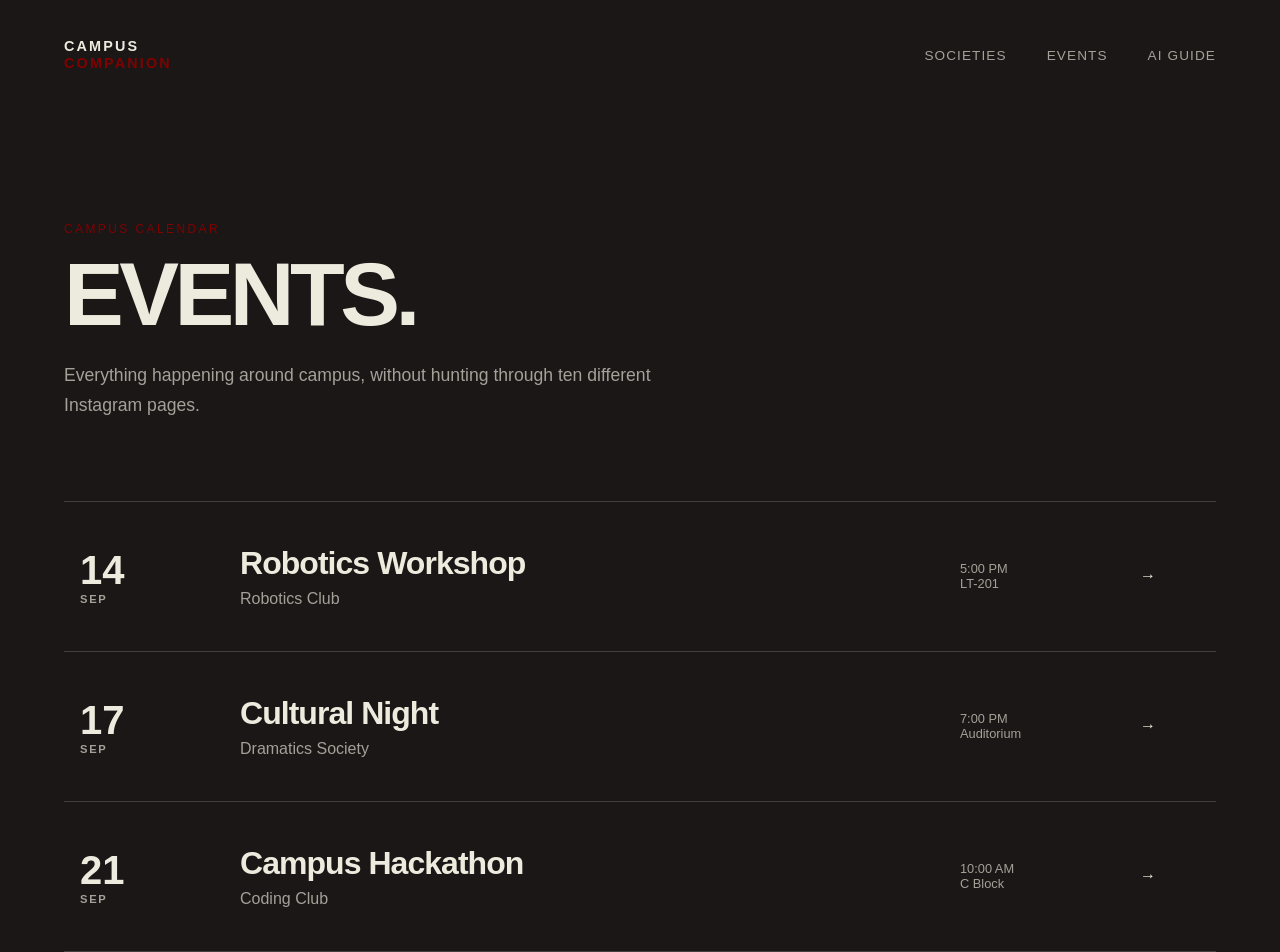
==== frontend/events.html @ 2a3ee155 "Initial TIETNexus frontend" ====
<!DOCTYPE html>
<html lang="en">

<head>

    <meta charset="UTF-8">

    <meta
        name="viewport"
        content="width=device-width, initial-scale=1.0"
    >

    <title>
        Events | Campus Companion
    </title>

    <link
        rel="stylesheet"
        href="css/style.css"
    >

    <link
        rel="stylesheet"
        href="css/animations.css"
    >

</head>


<body>

<div class="page">

    <nav class="navbar">

        <a
            href="index.html"
            class="brand"
        >

            CAMPUS
            <span>COMPANION</span>

        </a>


        <div class="nav-links">

            <a href="societies.html">
                Societies
            </a>

            <a href="events.html">
                Events
            </a>

            <a href="guide.html">
                AI Guide
            </a>

        </div>

    </nav>


    <header class="page-header">

        <p class="page-label">
            CAMPUS CALENDAR
        </p>

        <h1 class="page-title">
            EVENTS.
        </h1>

        <p class="page-subtitle">
            Everything happening around
            campus, without hunting through
            ten different Instagram pages.
        </p>

    </header>


    <main>

        <section
            id="eventList"
            class="event-list"
        >
        </section>

    </main>

</div>


<script src="js/main.js"></script>

<script src="js/events.js"></script>

</body>

</html>
---- frontend/css/style.css ----
/* =========================
   DESIGN SYSTEM
========================= */

:root {

    --black: #1B1717;
    --cream: #EDEBDD;
    --maroon: #630000;
    --cherry: #810100;

    --muted-cream: rgba(237, 235, 221, 0.65);

    --border: rgba(237, 235, 221, 0.18);

    --max-width: 1400px;
}


/* =========================
   RESET
========================= */

* {
    margin: 0;
    padding: 0;
    box-sizing: border-box;
}


html {
    scroll-behavior: smooth;
}


body {

    background: var(--black);
    color: var(--cream);

    font-family:
        Arial,
        Helvetica,
        sans-serif;

    min-height: 100vh;
}


a {
    text-decoration: none;
    color: inherit;
}


/* =========================
   GENERAL PAGE
========================= */

.page {

    min-height: 100vh;

    max-width: var(--max-width);

    margin: auto;

    padding:

        0 4rem;
}


/* =========================
   NAVBAR
========================= */

.navbar {

    height: 110px;

    display: flex;

    align-items: center;

    justify-content: space-between;
}


.brand {

    font-size: 0.9rem;

    font-weight: 700;

    letter-spacing: 0.15em;

    line-height: 1.15;
}


.brand span {

    display: block;

    color: var(--cherry);
}


.nav-links {

    display: flex;

    align-items: center;

    gap: 2.5rem;
}


.nav-links a {

    font-size: 0.85rem;

    text-transform: uppercase;

    letter-spacing: 0.08em;

    color: var(--muted-cream);

    transition: color 0.3s ease;
}


.nav-links a:hover {

    color: var(--cream);
}


.login-link {

    border-bottom:

        1px solid var(--cream);

    padding-bottom: 5px;
}


/* =========================
   HERO
========================= */

.hero {

    min-height:

        calc(100vh - 150px);

    display: grid;

    grid-template-columns:

        1.2fr 0.8fr;

    align-items: center;

    gap: 4rem;
}


.eyebrow {

    color: var(--cherry);

    letter-spacing: 0.22em;

    font-size: 0.75rem;

    margin-bottom: 1.5rem;
}


.hero h1 {

    font-size:

        clamp(4rem, 8vw, 8.5rem);

    line-height: 0.88;

    letter-spacing: -0.06em;

    font-weight: 700;
}


.hero h1 span {

    display: block;

    color: var(--cream);
}


.hero-description {

    max-width: 520px;

    margin-top: 2.5rem;

    color: var(--muted-cream);

    font-size: 1rem;

    line-height: 1.8;
}


/* =========================
   BUTTON
========================= */

.primary-button {

    display: inline-flex;

    align-items: center;

    gap: 2rem;

    margin-top: 2.5rem;

    padding:

        1.2rem 1.8rem;

    background: var(--maroon);

    color: var(--cream);

    text-transform: uppercase;

    letter-spacing: 0.08em;

    font-size: 0.75rem;

    transition:

        background 0.3s ease,
        transform 0.3s ease;
}


.primary-button:hover {

    background: var(--cherry);

    transform:

        translateY(-3px);
}


/* =========================
   HERO VISUAL
========================= */

.hero-visual {

    display: flex;

    flex-direction: column;

    align-items: center;

    justify-content: center;
}


.logo-orbit {

    width: 330px;

    height: 330px;

    border:

        1px solid var(--border);

    border-radius: 50%;

    display: flex;

    justify-content: center;

    align-items: center;

    position: relative;
}


.logo-orbit::before {

    content: "";

    position: absolute;

    width: 390px;

    height: 390px;

    border:

        1px solid rgba(129, 1, 0, 0.3);

    border-radius: 50%;
}


.logo-placeholder {

    width: 190px;

    height: 190px;

    background: var(--maroon);

    display: flex;

    justify-content: center;

    align-items: center;

    font-size: 6rem;

    font-weight: 700;

    box-shadow:

        0 40px 100px

        rgba(129, 1, 0, 0.25);
}


.hero-visual p {

    margin-top: 2rem;

    letter-spacing: 0.2em;

    font-size: 0.65rem;

    color: var(--muted-cream);
}


.scroll-indicator {

    position: fixed;

    bottom: 2rem;

    font-size: 0.65rem;

    letter-spacing: 0.15em;

    color: var(--muted-cream);
}


/* =========================
   PAGE HEADERS
========================= */

.page-header {

    padding:

        7rem 0 5rem;
}


.page-label {

    color: var(--cherry);

    font-size: 0.75rem;

    letter-spacing: 0.2em;

    margin-bottom: 1rem;
}


.page-title {

    font-size:

        clamp(3rem, 7vw, 7rem);

    letter-spacing: -0.05em;

    line-height: 0.95;
}


.page-subtitle {

    color: var(--muted-cream);

    font-size: 1.1rem;

    margin-top: 1.5rem;

    max-width: 600px;

    line-height: 1.7;
}


/* =========================
   SEARCH
========================= */

.search-container {

    border-bottom:

        1px solid var(--border);

    padding-bottom: 1rem;

    margin-bottom: 2rem;
}


.search-container input {

    width: 100%;

    padding: 1rem 0;

    background: transparent;

    border: none;

    outline: none;

    color: var(--cream);

    font-size: 2rem;
}


.search-container input::placeholder {

    color:

        rgba(237, 235, 221, 0.25);
}


/* =========================
   FILTERS
========================= */

.filters {

    display: flex;

    gap: 2rem;

    margin-bottom: 4rem;
}


.filter {

    background: none;

    border: none;

    color: var(--muted-cream);

    font-size: 0.7rem;

    letter-spacing: 0.13em;

    cursor: pointer;
}


.filter:hover,

.filter.active {

    color: var(--cherry);
}


/* =========================
   MOBILE
========================= */

@media (max-width: 900px) {

    .page {

        padding:

            0 1.5rem;
    }


    .hero {

        grid-template-columns: 1fr;

        padding:

            4rem 0;
    }


    .hero-visual {

        margin-top: 2rem;
    }


    .nav-links {

        gap: 1rem;
    }


    .nav-links a:not(.login-link) {

        display: none;
    }


    .logo-orbit {

        width: 250px;

        height: 250px;
    }


    .logo-orbit::before {

        width: 290px;

        height: 290px;
    }

}

/* =========================
   SOCIETIES
========================= */

.society-list {

    border-top:

        1px solid var(--border);
}


.society-row {

    display: grid;

    grid-template-columns:

        70px 1fr 180px 70px;

    align-items: center;

    min-height: 130px;

    border-bottom:

        1px solid var(--border);

    padding:

        1.5rem 1rem;

    transition:

        background 0.35s ease,
        padding 0.35s ease;

    cursor: pointer;
}


.society-row:hover {

    background: var(--maroon);

    padding-left: 2rem;
}


.society-number {

    font-size: 0.75rem;

    color: var(--muted-cream);
}


.society-name {

    font-size: 2rem;

    letter-spacing: -0.03em;
}


.society-description {

    color: var(--muted-cream);

    font-size: 0.85rem;

    margin-top: 0.5rem;
}


.society-category {

    font-size: 0.7rem;

    letter-spacing: 0.13em;

    color: var(--muted-cream);
}


.society-arrow {

    font-size: 1.5rem;

    transition:

        transform 0.3s ease;
}


.society-row:hover
.society-arrow {

    transform:

        translateX(10px);
}

/* =========================
   EVENTS
========================= */

.event-list {

    border-top:

        1px solid var(--border);
}


.event-row {

    display: grid;

    grid-template-columns:

        160px 1fr 180px 60px;

    align-items: center;

    padding:

        2rem 1rem;

    min-height: 150px;

    border-bottom:

        1px solid var(--border);

    transition:

        background 0.3s ease,
        padding 0.3s ease;
}


.event-row:hover {

    background:

        var(--maroon);

    padding-left:

        2rem;
}


.event-date {

    font-size: 2.5rem;

    font-weight: 600;
}


.event-month {

    display: block;

    font-size: 0.7rem;

    letter-spacing: 0.15em;

    color: var(--muted-cream);
}


.event-name {

    font-size: 2rem;

    letter-spacing:

        -0.03em;
}


.event-society {

    color:

        var(--muted-cream);

    margin-top:

        0.5rem;
}


.event-location {

    color:

        var(--muted-cream);

    font-size:

        0.8rem;
}

/* =========================
   AI GUIDE
========================= */

.guide {

    min-height:

        calc(100vh - 110px);

    display: flex;

    flex-direction: column;

    justify-content: center;

    max-width: 950px;

    margin: auto;
}


.guide h1 {

    font-size:

        clamp(4rem, 8vw, 8rem);

    letter-spacing:

        -0.06em;

    line-height: 0.9;
}


.guide-input {

    margin-top: 4rem;

    border-bottom:

        1px solid var(--cream);

    display: flex;

    align-items: flex-end;

    gap: 1rem;
}


.guide-input textarea {

    width: 100%;

    min-height: 100px;

    resize: none;

    background: transparent;

    border: none;

    outline: none;

    color: var(--cream);

    font-size: 1.3rem;
}


.guide-input button {

    background: none;

    border: none;

    color: var(--cherry);

    cursor: pointer;

    padding: 1rem;

    font-weight: 600;
}


.suggestions {

    margin-top: 3rem;

    display: flex;

    flex-wrap: wrap;

    gap: 1rem;
}


.suggestions > p {

    width: 100%;

    font-size: 0.65rem;

    letter-spacing: 0.16em;

    color: var(--muted-cream);
}


.suggestions button {

    background: transparent;

    color: var(--muted-cream);

    border:

        1px solid var(--border);

    padding:

        0.9rem 1.2rem;

    cursor: pointer;

    transition:

        0.3s ease;
}


.suggestions button:hover {

    background: var(--maroon);

    color: var(--cream);

    border-color: var(--maroon);
}
---- frontend/css/animations.css ----
/* =========================
   PAGE ENTRY
========================= */

.page {

    animation:

        pageEnter 0.7s ease;
}


@keyframes pageEnter {

    from {

        opacity: 0;

        transform:

            translateY(16px);
    }

    to {

        opacity: 1;

        transform:

            translateY(0);
    }

}


/* =========================
   LOGO FLOAT
========================= */

.logo-placeholder {

    animation:

        floatLogo

        4s ease-in-out infinite;
}


@keyframes floatLogo {

    0% {

        transform:

            translateY(0)

            rotateY(0deg);
    }

    50% {

        transform:

            translateY(-15px)

            rotateY(180deg);
    }

    100% {

        transform:

            translateY(0)

            rotateY(360deg);
    }

}


/* =========================
   ORBIT ROTATION
========================= */

.logo-orbit::before {

    animation:

        orbitRotate

        12s linear infinite;
}


@keyframes orbitRotate {

    from {

        transform:

            rotate(0deg);
    }

    to {

        transform:

            rotate(360deg);
    }

}

body {

    transition:

        opacity 0.25s ease;
}


body.page-leaving {

    opacity: 0;
}
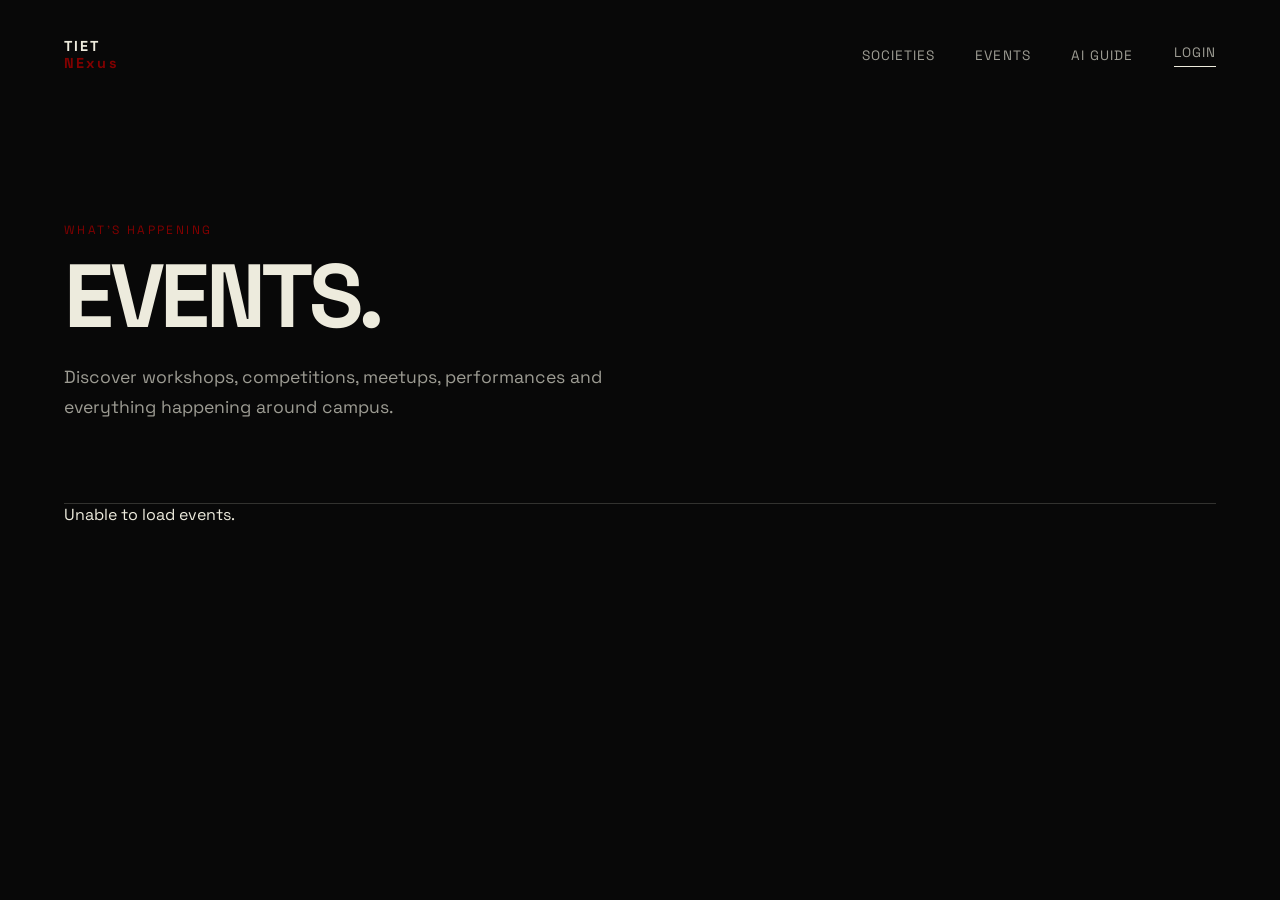
==== commit 42a2bd74: "final" ====
--- a/frontend/events.html
+++ b/frontend/events.html
@@ -10,9 +10,7 @@
         content="width=device-width, initial-scale=1.0"
     >
 
-    <title>
-        Events | Campus Companion
-    </title>
+    <title>Events | TIET NExus</title>
 
     <link
         rel="stylesheet"
@@ -29,70 +27,116 @@
 
 <body>
 
-<div class="page">
-
-    <nav class="navbar">
-
-        <a
-            href="index.html"
-            class="brand"
-        >
-
-            CAMPUS
-            <span>COMPANION</span>
-
-        </a>
+    <div class="page">
 
 
-        <div class="nav-links">
+        <!-- =========================
+             NAVIGATION
+        ========================== -->
 
-            <a href="societies.html">
-                Societies
+        <nav class="navbar">
+
+            <a
+                href="index.html"
+                class="brand"
+            >
+                TIET
+                <span>NExus</span>
             </a>
 
-            <a href="events.html">
-                Events
-            </a>
 
-            <a href="guide.html">
-                AI Guide
-            </a>
+            <div class="nav-links">
 
-        </div>
+                <a href="societies.html">
+                    Societies
+                </a>
 
-    </nav>
+                <a href="events.html">
+                    Events
+                </a>
+
+                <a href="guide.html">
+                    AI Guide
+                </a>
+
+                <a
+                    href="login.html"
+                    class="login-link"
+                >
+                    Login
+                </a>
+
+            </div>
+
+        </nav>
 
 
-    <header class="page-header">
 
-        <p class="page-label">
-            CAMPUS CALENDAR
-        </p>
+        <!-- =========================
+             PAGE HEADER
+        ========================== -->
 
-        <h1 class="page-title">
-            EVENTS.
-        </h1>
+        <header class="page-header">
 
-        <p class="page-subtitle">
-            Everything happening around
-            campus, without hunting through
-            ten different Instagram pages.
-        </p>
-
-    </header>
+            <p class="page-label">
+                WHAT'S HAPPENING
+            </p>
 
 
-    <main>
+            <h1 class="page-title">
+                EVENTS.
+            </h1>
 
-        <section
-            id="eventList"
-            class="event-list"
-        >
-        </section>
 
-    </main>
+            <p class="page-subtitle">
 
-</div>
+                Discover workshops,
+                competitions, meetups,
+                performances and everything
+                happening around campus.
+
+            </p>
+
+        </header>
+
+
+
+        <!-- =========================
+             EVENTS
+        ========================== -->
+
+        <main>
+
+            <section
+                id="eventList"
+                class="event-list"
+            >
+
+                <div class="loading-message">
+                    Loading events...
+                </div>
+
+            </section>
+
+        </main>
+
+
+    </div>
+
+
+
+    <!-- =========================
+         JAVASCRIPT
+    ========================== -->
+
+    <script src="js/main.js"></script>
+
+    <script src="js/events.js"></script>
+
+
+</body>
+
+</html>
 
 
 <script src="js/main.js"></script>
--- a/frontend/css/style.css
+++ b/frontend/css/style.css
@@ -1,10 +1,11 @@
 /* =========================
    DESIGN SYSTEM
 ========================= */
+@import url('https://fonts.googleapis.com/css2?family=Space+Grotesk:wght@300;400;500;600;700&display=swap');
 
 :root {
 
-    --black: #1B1717;
+    --black: #080808;
     --cream: #EDEBDD;
     --maroon: #630000;
     --cherry: #810100;
@@ -38,10 +39,7 @@
     background: var(--black);
     color: var(--cream);
 
-    font-family:
-        Arial,
-        Helvetica,
-        sans-serif;
+    font-family: 'Space Grotesk', sans-serif;
 
     min-height: 100vh;
 }
@@ -278,69 +276,125 @@
 }
 
 
+/* =========================================
+   3D THAPAR LOGO
+========================================= */
+
 .logo-orbit {
-
     width: 330px;
-
     height: 330px;
 
-    border:
-
-        1px solid var(--border);
-
     border-radius: 50%;
 
+    border: 1px solid rgba(237, 235, 221, 0.25);
+
     display: flex;
-
+    align-items: center;
     justify-content: center;
 
+    perspective: 1000px;
+
+    animation: orbitFloat 5s ease-in-out infinite;
+}
+
+
+.logo-core {
+    width: 230px;
+    height: 230px;
+
+    border-radius: 50%;
+
+    display: flex;
     align-items: center;
-
-    position: relative;
-}
-
-
-.logo-orbit::before {
-
-    content: "";
-
-    position: absolute;
-
-    width: 390px;
-
-    height: 390px;
-
-    border:
-
-        1px solid rgba(129, 1, 0, 0.3);
-
-    border-radius: 50%;
-}
-
-
-.logo-placeholder {
-
-    width: 190px;
-
-    height: 190px;
-
-    background: var(--maroon);
-
-    display: flex;
-
     justify-content: center;
 
-    align-items: center;
-
-    font-size: 6rem;
-
-    font-weight: 700;
-
-    box-shadow:
-
-        0 40px 100px
-
-        rgba(129, 1, 0, 0.25);
+    transform-style: preserve-3d;
+
+    perspective: 1000px;
+}
+
+
+.logo-core img {
+    width: 85%;
+    height: 85%;
+
+    object-fit: contain;
+
+    transform-style: preserve-3d;
+
+    animation: logo3DRotate 4s linear infinite;
+
+    backface-visibility: visible;
+
+    filter: drop-shadow(
+        0 0 12px rgba(237, 235, 221, 0.18)
+    );
+}
+
+
+/* =========================================
+   3D ROTATION
+========================================= */
+
+@keyframes logo3DRotate {
+
+    0% {
+        transform:
+            rotateY(0deg)
+            rotateX(0deg);
+    }
+
+    25% {
+        transform:
+            rotateY(90deg)
+            rotateX(5deg);
+    }
+
+    50% {
+        transform:
+            rotateY(180deg)
+            rotateX(0deg);
+    }
+
+    75% {
+        transform:
+            rotateY(270deg)
+            rotateX(-5deg);
+    }
+
+    100% {
+        transform:
+            rotateY(360deg)
+            rotateX(0deg);
+    }
+
+}
+
+
+/* =========================================
+   SUBTLE FLOATING MOTION
+========================================= */
+
+@keyframes orbitFloat {
+
+    0% {
+        transform:
+            translateY(0px)
+            rotateZ(0deg);
+    }
+
+    50% {
+        transform:
+            translateY(-8px)
+            rotateZ(1deg);
+    }
+
+    100% {
+        transform:
+            translateY(0px)
+            rotateZ(0deg);
+    }
+
 }
 
 
@@ -356,18 +410,7 @@
 }
 
 
-.scroll-indicator {
-
-    position: fixed;
-
-    bottom: 2rem;
-
-    font-size: 0.65rem;
-
-    letter-spacing: 0.15em;
-
-    color: var(--muted-cream);
-}
+
 
 
 /* =========================
